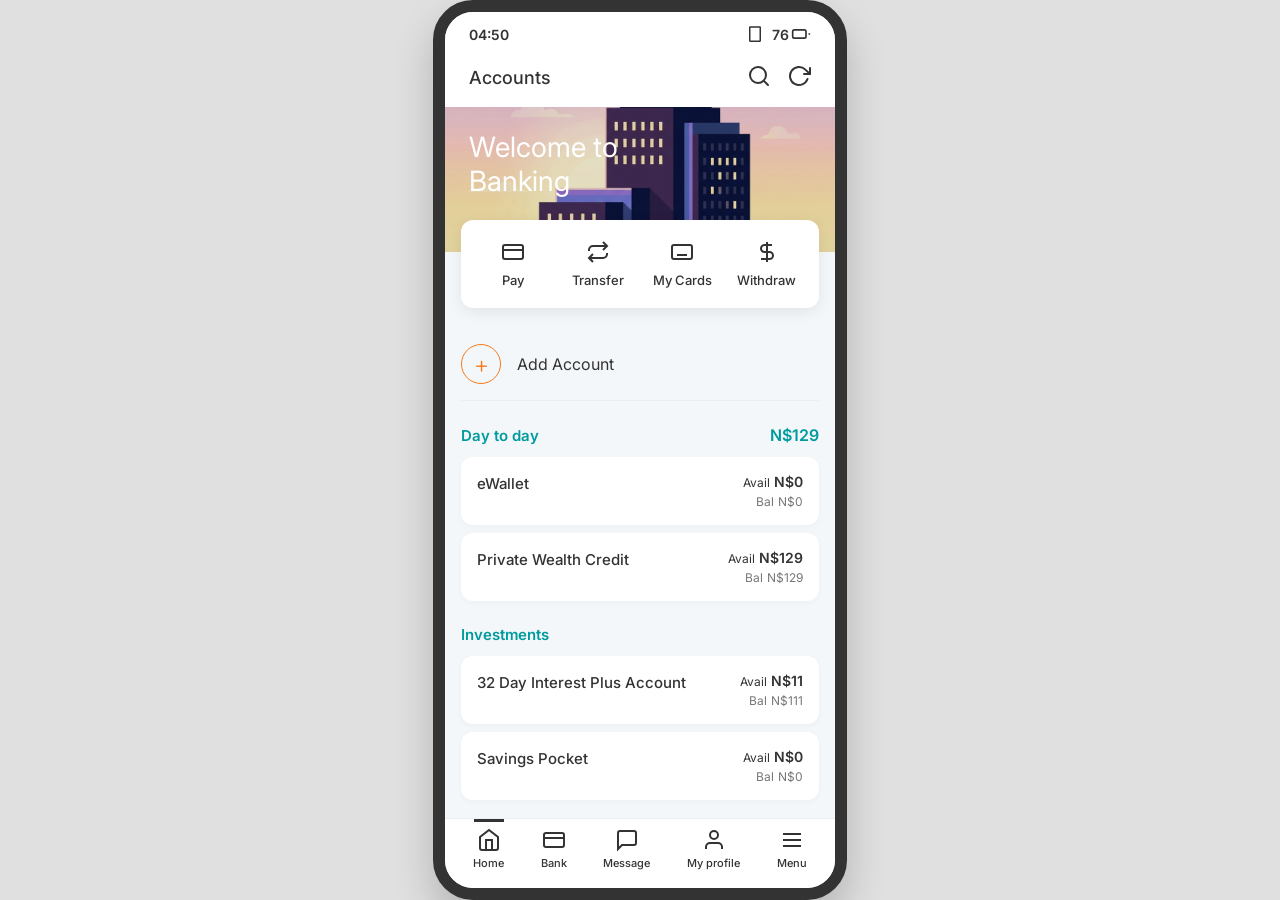
==== index.html @ 61425937 "Add files via upload" ====
<!DOCTYPE html>
<html lang="en">
<head>
    <meta charset="UTF-8">
    <meta name="viewport" content="width=device-width, initial-scale=1.0">
    <title>Bank App - Accounts</title>
    <link rel="preconnect" href="https://fonts.googleapis.com">
    <link rel="preconnect" href="https://fonts.gstatic.com" crossorigin>
    <link href="https://fonts.googleapis.com/css2?family=Inter:wght@400;500;600;700&display=swap" rel="stylesheet">
    <link rel="stylesheet" href="style.css">
</head>
<body>
    <div class="mobile-container">
        <!-- Status Bar -->
        <div class="status-bar">
            <span class="time">9:25</span>
            <div class="status-icons">
                <svg width="18" height="18" viewBox="0 0 24 24" fill="none" stroke="currentColor" stroke-width="2"><path d="M12 20h.01M7 20h.01M17 20h.01M2 20h.01M22 20h.01"></path><path d="M12 16h.01M7 16h.01M17 16h.01M5 16h.01M19 16h.01"></path><path d="M12 12h.01M7 12h.01M17 12h.01M5 12h.01M19 12h.01"></path><path d="M12 8h.01M7 8h.01M17 8h.01M2 8h.01M22 8h.01"></path></svg>
                <svg width="18" height="18" viewBox="0 0 24 24" fill="none" stroke="currentColor" stroke-width="2"><path d="M18.5 2.5a.5.5 0 0 1 .5.5v18a.5.5 0 0 1-.5.5h-13a.5.5 0 0 1-.5-.5V3a.5.5 0 0 1 .5-.5h13Z"></path></svg>
                <div class="battery">
                    <span>76</span>
                    <svg width="20" height="20" viewBox="0 0 24 24" fill="none" stroke="currentColor" stroke-width="2"><rect x="2" y="7" width="16" height="10" rx="2" ry="2"></rect><line x1="22" y1="11" x2="22" y2="13"></line></svg>
                </div>
            </div>
        </div>

        <!-- Header -->
        <header>
            <h1>Accounts</h1>
            <div class="header-actions">
                <button id="search-btn">
                    <svg width="24" height="24" viewBox="0 0 24 24" fill="none" stroke="currentColor" stroke-width="2" stroke-linecap="round" stroke-linejoin="round"><circle cx="11" cy="11" r="8"></circle><line x1="21" y1="21" x2="16.65" y2="16.65"></line></svg>
                </button>
                <button id="refresh-btn">
                    <svg width="24" height="24" viewBox="0 0 24 24" fill="none" stroke="currentColor" stroke-width="2" stroke-linecap="round" stroke-linejoin="round"><path d="M23 4v6h-6"></path><path d="M20.49 15a9 9 0 1 1-2.12-9.36L23 10"></path></svg>
                </button>
            </div>
        </header>

        <!-- Hero Banner -->
        <section class="hero">
            <div class="hero-content">
                <h2>Welcome to<br>Banking</h2>
            </div>
        </section>

        <!-- Action Grid -->
        <div class="action-card">
            <div class="action-item">
                <div class="icon-circle">
                    <svg viewBox="0 0 24 24" fill="none" stroke="currentColor" stroke-width="2"><rect x="2" y="5" width="20" height="14" rx="2"></rect><line x1="2" y1="10" x2="22" y2="10"></line></svg>
                </div>
                <span>Pay</span>
            </div>
            <div class="action-item">
                <div class="icon-circle">
                    <svg viewBox="0 0 24 24" fill="none" stroke="currentColor" stroke-width="2"><path d="m17 2 4 4-4 4"></path><path d="M3 11v-1a4 4 0 0 1 4-4h14"></path><path d="m7 22-4-4 4-4"></path><path d="M21 13v1a4 4 0 0 1-4 4H3"></path></svg>
                </div>
                <span>Transfer</span>
            </div>
            <div class="action-item">
                <div class="icon-circle">
                    <svg viewBox="0 0 24 24" fill="none" stroke="currentColor" stroke-width="2"><rect x="2" y="5" width="20" height="14" rx="2"></rect><line x1="7" y1="15" x2="17" y2="15"></line></svg>
                </div>
                <span>My Cards</span>
            </div>
            <div class="action-item">
                <div class="icon-circle">
                    <svg viewBox="0 0 24 24" fill="none" stroke="currentColor" stroke-width="2"><path d="M12 2v20"></path><path d="M17 5H9.5a3.5 3.5 0 0 0 0 7h5a3.5 3.5 0 0 1 0 7H6"></path></svg>
                </div>
                <span>Withdraw</span>
            </div>
        </div>

        <!-- Main Content -->
        <main>
            <div class="add-account">
                <div class="plus-icon">+</div>
                <span>Add Account</span>
            </div>

            <section class="account-group">
                <div class="group-header">
                    <span class="group-title">Day to day</span>
                    <span class="group-total">N$129</span>
                </div>
                
                <div class="account-card">
                    <div class="account-info">
                        <span class="account-name">eWallet</span>
                    </div>
                    <div class="account-balances">
                        <div class="balance-row">
                            <span class="label">Avail</span>
                            <span class="value">N$0</span>
                        </div>
                        <div class="balance-row secondary">
                            <span class="label">Bal</span>
                            <span class="value">N$0</span>
                        </div>
                    </div>
                </div>

                <div class="account-card" id="private-client-account">
                    <div class="account-info">
                        <span class="account-name">Private Wealth Credit</span>
                    </div>
                    <div class="account-balances">
                        <div class="balance-row">
                            <span class="label">Avail</span>
                            <span class="value">N$129</span>
                        </div>
                        <div class="balance-row secondary">
                            <span class="label">Bal</span>
                            <span class="value">N$129</span>
                        </div>
                    </div>
                </div>
            </section>

            <section class="account-group">
                <div class="group-header">
                    <span class="group-title">Investments</span>
                </div>

                <div class="account-card">
                    <div class="account-info">
                        <span class="account-name">32 Day Interest Plus Account</span>
                    </div>
                    <div class="account-balances">
                        <div class="balance-row">
                            <span class="label">Avail</span>
                            <span class="value">N$11</span>
                        </div>
                        <div class="balance-row secondary">
                            <span class="label">Bal</span>
                            <span class="value">N$111</span>
                        </div>
                    </div>
                </div>

                <div class="account-card">
                    <div class="account-info">
                        <span class="account-name">Savings Pocket</span>
                    </div>
                    <div class="account-balances">
                        <div class="balance-row">
                            <span class="label">Avail</span>
                            <span class="value">N$0</span>
                        </div>
                        <div class="balance-row secondary">
                            <span class="label">Bal</span>
                            <span class="value">N$0</span>
                        </div>
                    </div>
                </div>
            </section>
        </main>

        <!-- Bottom Navigation -->
        <nav class="bottom-nav">
            <div class="nav-item active">
                <svg viewBox="0 0 24 24" fill="none" stroke="currentColor" stroke-width="2"><path d="m3 9 9-7 9 7v11a2 2 0 0 1-2 2H5a2 2 0 0 1-2-2z"></path><polyline points="9 22 9 12 15 12 15 22"></polyline></svg>
                <span>Home</span>
            </div>
            <div class="nav-item">
                <svg viewBox="0 0 24 24" fill="none" stroke="currentColor" stroke-width="2"><rect x="2" y="5" width="20" height="14" rx="2"></rect><line x1="2" y1="10" x2="22" y2="10"></line></svg>
                <span>Bank</span>
            </div>
            <div class="nav-item">
                <svg viewBox="0 0 24 24" fill="none" stroke="currentColor" stroke-width="2"><path d="M21 15a2 2 0 0 1-2 2H7l-4 4V5a2 2 0 0 1 2-2h14a2 2 0 0 1 2 2z"></path></svg>
                <span>Message</span>
            </div>
            <div class="nav-item">
                <svg viewBox="0 0 24 24" fill="none" stroke="currentColor" stroke-width="2"><circle cx="12" cy="7" r="4"></circle><path d="M20 21v-2a4 4 0 0 0-4-4H8a4 4 0 0 0-4 4v2"></path></svg>
                <span>My profile</span>
            </div>
            <div class="nav-item">
                <svg viewBox="0 0 24 24" fill="none" stroke="currentColor" stroke-width="2"><line x1="3" y1="12" x2="21" y2="12"></line><line x1="3" y1="6" x2="21" y2="6"></line><line x1="3" y1="18" x2="21" y2="18"></line></svg>
                <span>Menu</span>
            </div>
        </nav>
    </div>
    <script src="script.js"></script>
</body>
</html>
---- style.css ----
:root {
    --fnb-teal: #009B9F;
    --fnb-orange: #F47B20;
    --bg-gray: #F4F7F9;
    --card-bg: #FFFFFF;
    --text-primary: #333333;
    --text-secondary: #777777;
    --border-color: #EEEEEE;
}

* {
    margin: 0;
    padding: 0;
    box-sizing: border-box;
    font-family: 'Inter', -apple-system, BlinkMacSystemFont, "Segoe UI", Roboto, sans-serif;
}

body {
    background-color: #e0e0e0;
    display: flex;
    justify-content: center;
    align-items: center;
    min-height: 100vh;
}

.mobile-container {
    width: 100%;
    background-color: var(--bg-gray);
    position: relative;
    display: flex;
    flex-direction: column;
    min-height: 100vh;
}

/* Desktop Preview Frame */
@media (min-width: 500px) {
    .mobile-container {
        max-width: 414px;
        height: 896px;
        box-shadow: 0 20px 40px rgba(0,0,0,0.2);
        border-radius: 40px;
        border: 12px solid #333;
        overflow-y: auto;
    }
    
    .mobile-container::-webkit-scrollbar {
        display: none;
    }

    .bottom-nav {
        position: absolute !important;
    }
}

/* Real Mobile Screen Styling */
@media (max-width: 499px) {
    .mobile-container {
        min-height: 100vh;
    }
    
    .bottom-nav {
        position: fixed !important;
    }
    
    body {
        background-color: var(--bg-gray);
    }
}

/* Status Bar */
.status-bar {
    padding: 12px 24px;
    display: flex;
    justify-content: space-between;
    align-items: center;
    font-size: 14px;
    font-weight: 600;
    color: var(--text-primary);
    background: white;
}

.status-icons {
    display: flex;
    gap: 8px;
    align-items: center;
}

.battery {
    display: flex;
    align-items: center;
    gap: 2px;
}

/* Header */
header {
    background: white;
    padding: 8px 24px 16px;
    display: flex;
    justify-content: space-between;
    align-items: center;
}

header h1 {
    font-size: 18px;
    font-weight: 500;
    color: var(--text-primary);
}

.header-actions {
    display: flex;
    gap: 16px;
}

.header-actions button {
    background: none;
    border: none;
    color: var(--text-primary);
    cursor: pointer;
}

/* Hero Section */
.hero {
    height: 180px;
    background-image: linear-gradient(rgba(0,0,0,0.1), rgba(0,0,0,0.1)), url('banner.png');
    background-size: cover;
    background-position: center;
    position: relative;
    display: flex;
    align-items: flex-start;
    padding: 24px;
}

.hero-content h2 {
    color: white;
    font-size: 28px;
    font-weight: 400;
    line-height: 1.2;
}

/* Action Card */
.action-card {
    background: white;
    margin: -32px 16px 20px;
    border-radius: 12px;
    padding: 20px 10px;
    display: flex;
    justify-content: space-around;
    box-shadow: 0 4px 15px rgba(0,0,0,0.08);
    position: relative;
    z-index: 10;
}

.action-item {
    display: flex;
    flex-direction: column;
    align-items: center;
    gap: 8px;
    flex: 1;
}

.icon-circle {
    width: 24px;
    height: 24px;
    display: flex;
    align-items: center;
    justify-content: center;
    color: var(--text-primary);
}

.action-item span {
    font-size: 13px;
    color: var(--text-primary);
    font-weight: 500;
}

/* Main Content */
main {
    flex: 1;
    padding: 0 16px 80px;
}

.add-account {
    display: flex;
    align-items: center;
    gap: 16px;
    padding: 16px 0;
    border-bottom: 1px solid var(--border-color);
}

.plus-icon {
    width: 40px;
    height: 40px;
    border: 1px solid var(--fnb-orange);
    border-radius: 50%;
    display: flex;
    align-items: center;
    justify-content: center;
    color: var(--fnb-orange);
    font-size: 24px;
    font-weight: 300;
}

.add-account span {
    font-size: 16px;
    font-weight: 400;
    color: var(--text-primary);
}

/* Account Groups */
.account-group {
    margin-top: 24px;
}

.group-header {
    display: flex;
    justify-content: space-between;
    align-items: baseline;
    margin-bottom: 12px;
}

.group-title {
    color: var(--fnb-teal);
    font-weight: 600;
    font-size: 15px;
}

.group-total {
    color: var(--fnb-teal);
    font-weight: 600;
    font-size: 16px;
}

/* Account Card */
.account-card {
    background: white;
    border-radius: 12px;
    padding: 16px;
    margin-bottom: 8px;
    display: flex;
    justify-content: space-between;
    box-shadow: 0 2px 6px rgba(0,0,0,0.03);
}

.account-name {
    font-size: 15px;
    font-weight: 500;
    color: var(--text-primary);
}

.account-balances {
    text-align: right;
}

.balance-row {
    display: flex;
    gap: 4px;
    justify-content: flex-end;
    align-items: baseline;
}

.balance-row .label {
    font-size: 12px;
    color: var(--text-primary);
}

.balance-row .value {
    font-size: 14px;
    font-weight: 600;
    color: var(--text-primary);
}

.balance-row.secondary {
    margin-top: 4px;
}

.balance-row.secondary .label,
.balance-row.secondary .value {
    font-size: 12px;
    color: var(--text-secondary);
    font-weight: 400;
}

/* Bottom Navigation */
.bottom-nav {
    position: absolute;
    bottom: 0;
    left: 0;
    right: 0;
    height: 70px;
    background: white;
    display: flex;
    justify-content: space-around;
    align-items: center;
    border-top: 1px solid var(--border-color);
    padding: 0 10px 10px;
}

.nav-item {
    display: flex;
    flex-direction: column;
    align-items: center;
    gap: 4px;
    color: var(--text-primary);
}

.nav-item svg {
    width: 24px;
    height: 24px;
}

.nav-item span {
    font-size: 11px;
    font-weight: 500;
}

.nav-item.active {
    color: var(--text-primary);
}

.nav-item.active::after {
    content: '';
    position: absolute;
    top: 0;
    width: 30px;
    height: 3px;
    background: var(--text-primary);
}
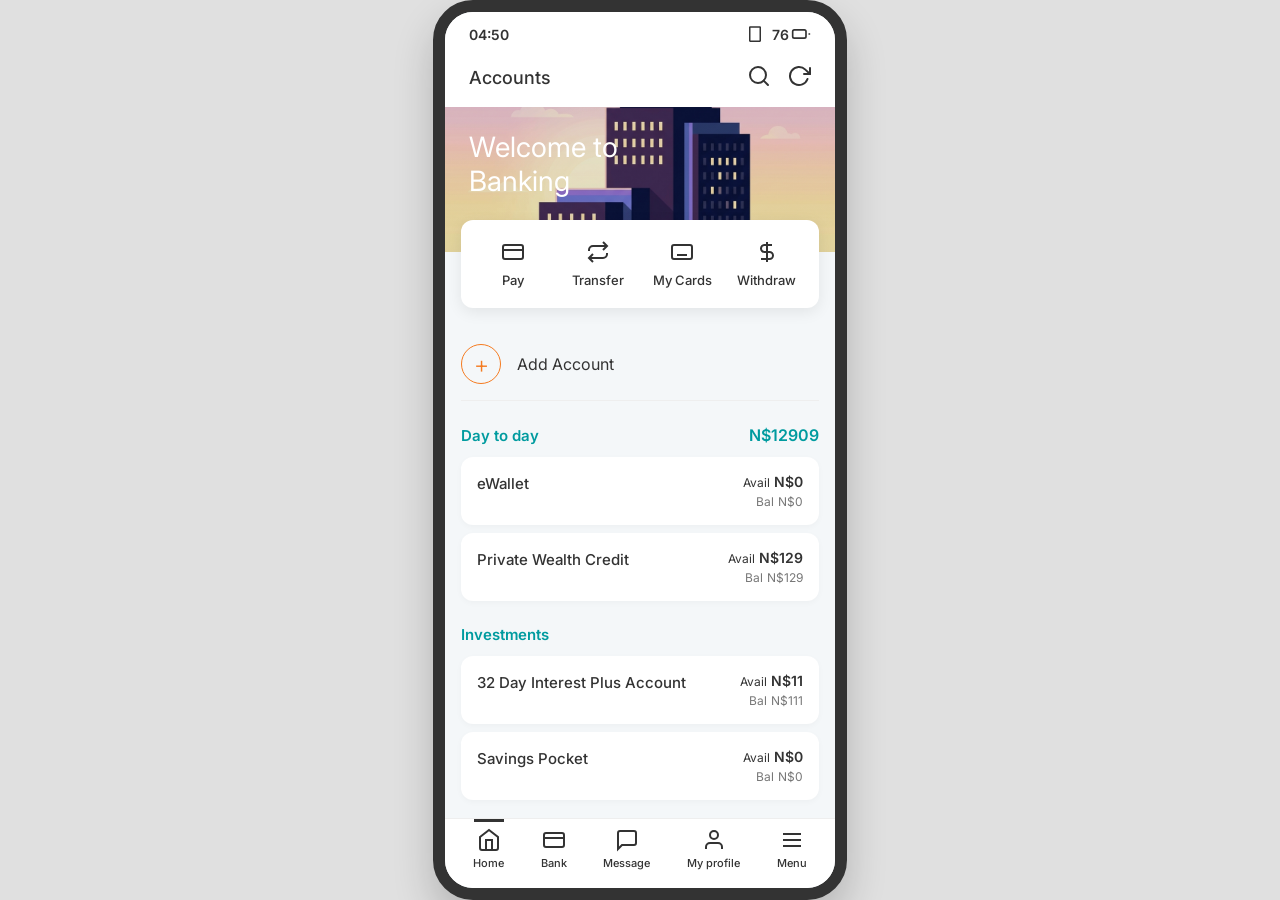
==== commit b81e4f97: "Update group total value in index.html" ====
--- a/index.html
+++ b/index.html
@@ -82,7 +82,7 @@
             <section class="account-group">
                 <div class="group-header">
                     <span class="group-title">Day to day</span>
-                    <span class="group-total">N$129</span>
+                    <span class="group-total">N$12909</span>
                 </div>
                 
                 <div class="account-card">
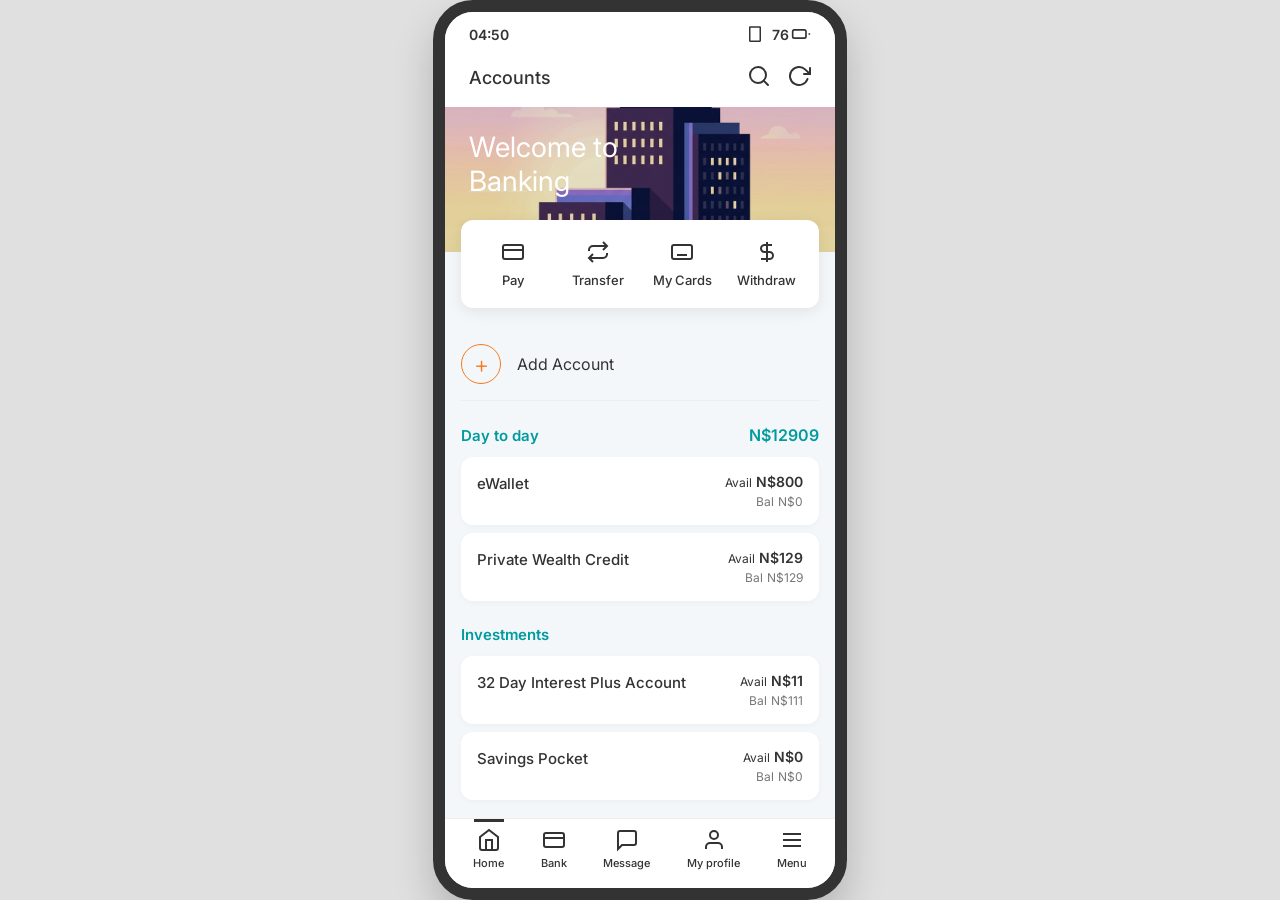
==== commit d482271d: "Update index.html" ====
--- a/index.html
+++ b/index.html
@@ -92,7 +92,7 @@
                     <div class="account-balances">
                         <div class="balance-row">
                             <span class="label">Avail</span>
-                            <span class="value">N$0</span>
+                            <span class="value">N$800</span>
                         </div>
                         <div class="balance-row secondary">
                             <span class="label">Bal</span>
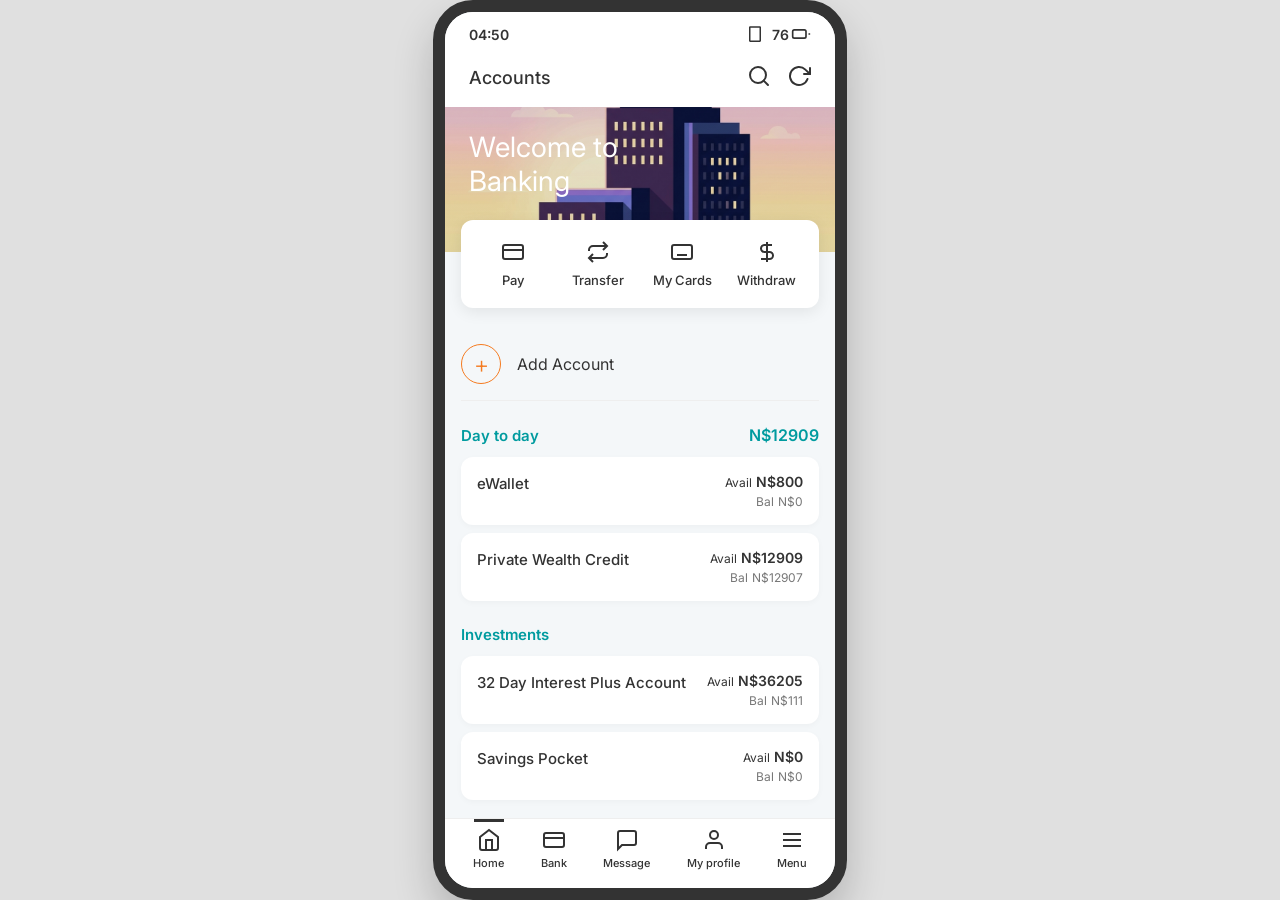
==== commit a3b7a02d: "Update index.html" ====
--- a/index.html
+++ b/index.html
@@ -108,11 +108,11 @@
                     <div class="account-balances">
                         <div class="balance-row">
                             <span class="label">Avail</span>
-                            <span class="value">N$129</span>
+                            <span class="value">N$12909</span>
                         </div>
                         <div class="balance-row secondary">
                             <span class="label">Bal</span>
-                            <span class="value">N$129</span>
+                            <span class="value">N$12907</span>
                         </div>
                     </div>
                 </div>
@@ -130,7 +130,7 @@
                     <div class="account-balances">
                         <div class="balance-row">
                             <span class="label">Avail</span>
-                            <span class="value">N$11</span>
+                            <span class="value">N$36205</span>
                         </div>
                         <div class="balance-row secondary">
                             <span class="label">Bal</span>
